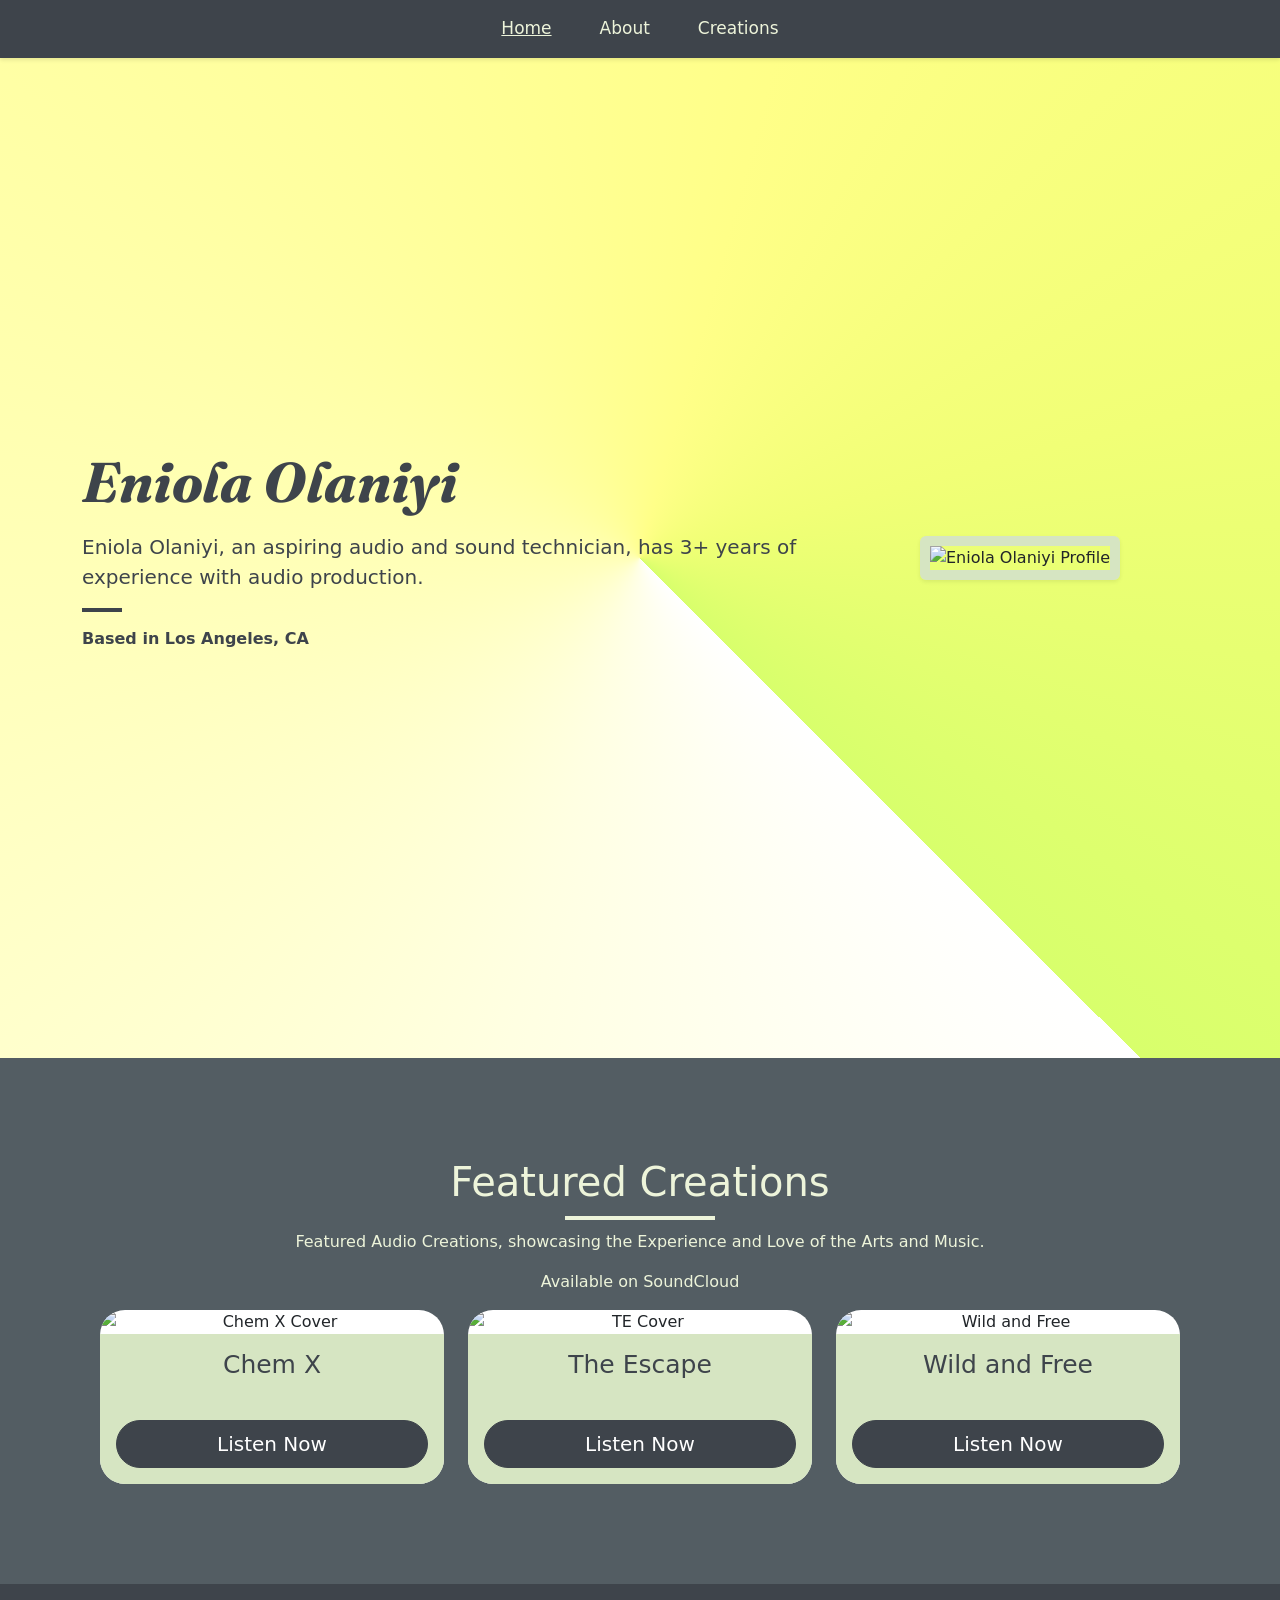
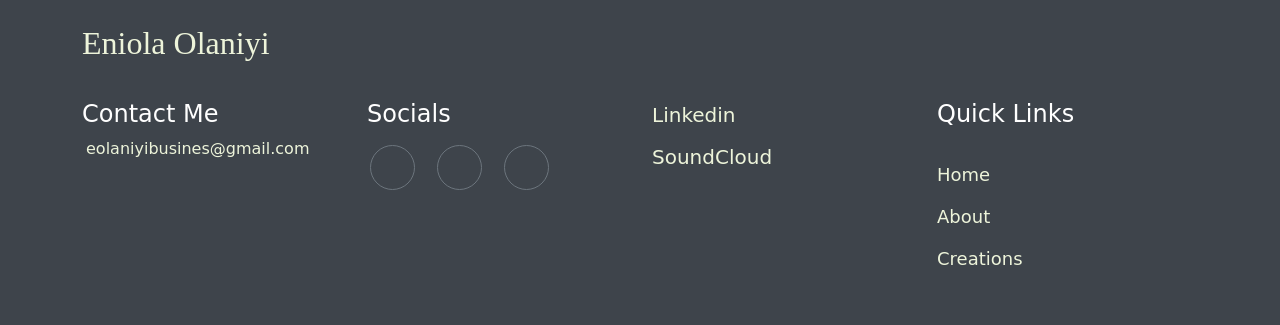
==== index.html @ 06211a86 "Add files via upload" ====
<!DOCTYPE html>
<html lang="en">
  <head>
    <meta charset="UTF-8" />
    <meta name="viewport" content="width=device-width, initial-scale=1.0" />
    <meta http-equiv="X-UA-Compatible" content="ie=edge" />
    <title>Eniola Olaniyi</title>
    <link rel="stylesheet" href="/styles.css" />
    <!-- <link href="index.css" rel="stylesheet" type="text/css" /> -->
    <link
      href="https://cdn.jsdelivr.net/npm/bootstrap@5.3.8/dist/css/bootstrap.min.css"
      rel="stylesheet"
      integrity="sha384-sRIl4kxILFvY47J16cr9ZwB07vP4J8+LH7qKQnuqkuIAvNWLzeN8tE5YBujZqJLB"
      crossorigin="anonymous"
    />
    <!--Friconix Library-->
    <script defer src="https://friconix.com/cdn/friconix.js"></script>

    <!--Google Fonts-->
    <link rel="preconnect" href="https://fonts.googleapis.com" />
    <link rel="preconnect" href="https://fonts.gstatic.com" crossorigin />
    <link
      href="https://fonts.googleapis.com/css2?family=Fraunces:ital,opsz,wght,WONK@1,9..144,100..900,1&display=swap"
      rel="stylesheet"
    />
  </head>
  <body>
    <!-- Added 'sticky-top bg-white' to your class list -->
    <nav class="navbar navbar-expand sticky-top custom-navbar">
      <div class="container">
        <!-- Added w-100 and justify-content-center to perfectly center the links -->
        <div class="w-100 d-flex justify-content-center" id="mainNavbar">
          <ul class="navbar-nav mb-2 mb-lg-0 text-center flex-row">
            <li class="nav-item px-3 py-2 py-lg-0">
              <a
                class="nav-link active-link"
                aria-current="page"
                href="index.html"
                >Home</a
              >
            </li>
            <li class="nav-item px-3 py-2 py-lg-0">
              <a class="nav-link" href="aboutme.html">About</a>
            </li>
            <li class="nav-item px-3 py-2 py-lg-0">
              <a class="nav-link" href="creations.html">Creations</a>
            </li>
          </ul>
        </div>
      </div>
    </nav>

    <header class="d-flex align-items-center header py-5">
      <div class="container">
        <!-- Row aligns items vertically on desktop and stacks them on mobile -->
        <div class="row align-items-center g-4">
          <!-- Left Side: Text Container (Sits left on desktop, stacks on top on mobile) -->
          <div class="col-12 col-md-7 col-lg-8 text-center text-md-start">
            <h1
              class="display-4 fw-bold"
              style="
                font-family: Fraunces, serif;
                font-style: italic;
                color: #3e444b;
              "
            >
              Eniola Olaniyi
            </h1>

            <p class="lead my-3" style="font-family: inherit; color: #3e444b">
              Eniola Olaniyi, an aspiring audio and sound technician, has 3+
              years of experience with audio production.
            </p>

            <hr class="section-divider" style="border-top: 4px solid #3e444b" />

            <p
              class="text-muted fw-semibold"
              style="font-family: inherit; color: #3e444b !important"
            >
              Based in Los Angeles, CA
            </p>
          </div>

          <!-- Right Side: Image Container (Sits right on desktop, stacks below text on mobile) -->
          <div class="col-12 col-md-5 col-lg-4 text-center">
            <!-- img-fluid makes it responsive; max-height keeps it proportional -->
            <img
              src="https://i.postimg.cc/Lsn8B1Lb/Project.jpg"
              class="img-fluid rounded shadow-sm"
              alt="Eniola
            Olaniyi Profile"
              style="
                max-height: 350px;
                object-fit: cover;
                border-radius: 20px;
                border: 10px solid #d6e5c2;
              "
            />
          </div>
        </div>
      </div>
    </header>

    <section class="featured-section">
      <h1>Featured Creations</h1>
      <hr class="section-divider" style="width: 150px; margin: 10px auto" />
      <p>
        Featured Audio Creations, showcasing the Experience and Love of the Arts
        and Music.
      </p>
      <p>Available on SoundCloud</p>

      <div class="row g-4">
        <!-- Card 1 -->
        <div class="col-12 col-md-6 col-lg-4 d-flex justify-content-center">
          <div
            class="card w-100"
            style="
              max-width: 28rem;
              border-radius: 25px;
              overflow: hidden;
              border: none;
            "
          >
            <!-- Added ../ to step out of the styles folder if needed -->
            <img
              src="https://i.postimg.cc/Q8KLgmxR/Chem-X-Cove.png"
              class="card-img-top fixed-size-img"
              alt="Chem X Cover"
              style="object-fit: cover"
            />
            <div
              class="card-body d-flex flex-column"
              style="background-color: #d6e5c2"
            >
              <h5
                class="card-title text-dark"
                style="
                  font-size: 25px;
                  padding-bottom: 15px;
                  color: #3e444b !important;
                "
              >
                Chem X
              </h5>
              <a
                href="https://on.soundcloud.com/nvJh1dN3nv13mMsxcb"
                class="btn btn-lg btn-primary mt-auto rounded-pill py-2"
                style="
                  background-color: #3e444b;
                  border-color: #3e444b;
                  color: white;
                "
                target="_blank"
                >Listen Now</a
              >
            </div>
          </div>
        </div>

        <!-- Card 2 -->
        <div class="col-12 col-md-6 col-lg-4 d-flex justify-content-center">
          <div
            class="card w-100"
            style="
              max-width: 28rem;
              border-radius: 25px;
              overflow: hidden;
              border: none;
            "
          >
            <img
              src="https://i.postimg.cc/c02sVvP5/TECover.png"
              class="card-img-top fixed-size-img"
              alt="TE Cover"
              style="object-fit: cover"
            />
            <div
              class="card-body d-flex flex-column"
              style="background-color: #d6e5c2"
            >
              <h5
                class="card-title text-dark"
                style="
                  font-size: 25px;
                  padding-bottom: 15px;
                  color: #3e444b !important;
                "
              >
                The Escape
              </h5>
              <a
                href="https://on.soundcloud.com/7rnkhLK7pGvQl8LAo5"
                class="btn btn-lg btn-primary mt-auto rounded-pill py-2"
                style="
                  background-color: #3e444b;
                  border-color: #3e444b;
                  color: white;
                "
                target="_blank"
                >Listen Now</a
              >
            </div>
          </div>
        </div>

        <!-- Card 3 -->
        <div class="col-12 col-md-6 col-lg-4 d-flex justify-content-center">
          <div
            class="card w-100"
            style="
              max-width: 28rem;
              border-radius: 25px;
              overflow: hidden;
              border: none;
            "
          >
            <img
              src="https://i.postimg.cc/1XFqd6Yh/Wild-and-Free-Cover.png"
              class="card-img-top fixed-size-img"
              style="object-fit: cover"
              alt="Wild and Free"
            />
            <div
              class="card-body d-flex flex-column"
              style="background-color: #d6e5c2; height: 150px"
            >
              <h5
                class="card-title text-dark"
                style="
                  font-size: 25px;
                  padding-bottom: 15px;
                  color: #3e444b !important;
                "
              >
                Wild and Free
              </h5>
              <a
                href="https://on.soundcloud.com/c1is62E6ANZ9Aniv3k"
                class="btn btn-lg btn-primary mt-auto rounded-pill py-2"
                style="
                  background-color: #3e444b;
                  border-color: #3e444b;
                  color: white;
                "
                target="_blank"
                >Listen Now</a
              >
            </div>
          </div>
        </div>
      </div>
    </section>

    <footer class="site-footer">
      <div class="container">
        <h2 style="padding-bottom: 30px; font-family: Bristol">
          Eniola Olaniyi
        </h2>
        <div class="row">
          <!-- Contact Section -->
          <div class="col-md-3 footer-col">
            <h4 style="color: white !important">Contact Me</h4>
            <div class="contact-info">
              <i class="fi-xwluxx-envelope-wide" style="color: #edf4da"></i>
              <span style="margin-left: 4px">eolaniyibusines@gmail.com</span>
            </div>
          </div>

          <!-- Social  -->
          <!-- Fixed layout classes to handle mobile centering vs desktop left alignment -->
          <div class="col-12 col-md-3 footer-col text-center text-md-start">
            <!-- Replaced hardcoded padding with a clean margin class -->
            <h4 class="mb-3" style="color: white !important">Socials</h4>

            <!-- Added d-flex and gap-3 to space the icon elements cleanly -->
            <div
              class="socials d-flex gap-3 justify-content-center justify-content-md-start"
            >
              <!-- Applied border, circle clipping, sizing, and perfect alignment utilities -->
              <a
                href="https://www.youtube.com/@CapriWasTaken"
                target="_blank"
                class="border border-secondary rounded-circle d-inline-flex align-items-center justify-content-center"
                style="width: 45px; height: 45px; text-decoration: none"
              >
                <i class="fi-xwsuxx-youtube" style="color: #edf4da"></i>
              </a>

              <a
                href="https://www.instagram.com/yourfellowelo/"
                target="_blank"
                class="border border-secondary rounded-circle d-inline-flex align-items-center justify-content-center"
                style="
                  width: 45px;
                  height: 45px;
                  text-decoration: none;
                  font-size: 20px;
                "
              >
                <i class="fi-xnsuxx-instagram" style="color: #edf4da"></i>
              </a>

              <a
                href="https://www.tiktok.com/@yourfellowelo"
                target="_blank"
                class="border border-secondary rounded-circle d-inline-flex align-items-center justify-content-center"
                style="width: 45px; height: 45px; text-decoration: none"
              >
                <i class="fi-xnsuxx-tiktok-solid" style="color: #edf4da"></i>
              </a>
            </div>
          </div>

          <!-- Links Section -->
          <div class="col-md-3 footer-col text-end-md">
            <ul class="footer-links">
              <li>
                <a
                  href="https://www.linkedin.com/in/eniola-olaniyi-b44b7437a/"
                  target="_blank"
                  class="text-decoration-none"
                  >Linkedin</a
                >
              </li>
              <li>
                <a
                  href="https://on.soundcloud.com/wFAyrX6yWbuZzoTjkh"
                  target="_blank"
                  class="text-decoration-none"
                  >SoundCloud</a
                >
              </li>
            </ul>
          </div>
          <!-- Quick Links -->
          <div class="col-md-3 footer-col text-end-md">
            <h4 style="margin-bottom: 30px; color: white !important">
              Quick Links
            </h4>
            <ul class="footer-links">
              <li>
                <a href="#" class="text-decoration-none" style="font-size: 18px"
                  >Home</a
                >
              </li>
              <li>
                <a
                  href="aboutme.html"
                  class="text-decoration-none"
                  style="font-size: 18px"
                  >About</a
                >
              </li>
              <li>
                <a
                  href="creations.html"
                  class="text-decoration-none"
                  style="font-size: 18px"
                  >Creations</a
                >
              </li>
            </ul>
          </div>
        </div>
      </div>
    </footer>
  </body>
</html>
---- styles.css ----
/* Custom Navbar Styling */
.custom-navbar {
  background-color: #3e444b; /* Sets background color */
  box-shadow: 0 2px 4px rgba(0, 0, 0, 0.1); /* Adds clean separating line below nav */
  font-family: inherit;
  font-size: 17px;
}

/* Active Page Indicator Style */
.nav-link.active-link {
  text-decoration: underline;
}

/* Responsive Mobile Spacing Overrides */
@media (max-width: 991.98px) {
  .navbar-nav {
    padding-top: 15px;
    padding-bottom: 15px;
  }

  .nav-item {
    padding: 10px 0; /* Easier to tap with fingers on phone screens */
  }

  .nav-link.active-link {
    border-bottom: none;
    text-decoration: underline; /* Switches back to simple link layout on mobile drops */
  }
}

.nav-link {
  border-radius: 10px;
}

.custom-navbar .nav-link {
  color: #edf4da;
}

.nav-link:hover {
  background-color: #edf4da;
  color: #3e444b !important;
  /* opacity: 2.5; */
  border-radius: 10px;
}

.header {
  /* background: linear-gradient(180deg, #535d63, #a3ad95); */
  background: conic-gradient(
    from 135deg,
    #ffffff 0deg,
    #ffffe2 60deg,
    #ffffbf 120deg,
    #ffffa1 180deg,
    #ffff88 240deg,
    #f1ff76 300deg,
    #d8ff6c 360deg
  );

  height: 1000px;
  /* width: 100%; */
  /* margin-bottom: 25px; */
}

.featured-section {
  text-align: center;
  background-color: #535d63;
  color: #edf4da;
  padding: 100px;
  font-family: inherit;
}

/* Selects the container card */
.card {
  transition: transform 0.3s ease, box-shadow 0.3s ease;
}

.card:hover {
  filter: brightness(97%);
}

/* Activates the zoom effect on hover */
.card:hover {
  transform: scale(1.05);
  box-shadow: 0 10px 20px rgba(0, 0, 0, 0.2);
}

.card .btn:hover {
  filter: brightness(85%);
}

.creations-section {
  background-color: white;
  color: #3e444b;
  font-family: inherit;
  padding: 100px;
}

.creations-section hr {
  padding-bottom: 50px;
}

/* .featured h1 {
  padding-bottom: 25px;
} */

/* Structural Footer Fit */
.site-footer {
  width: 100%;
  padding: 40px 0;
  background-color: #f8f9fa;
  box-sizing: border-box;
}

.footer-col {
  margin-bottom: 24px;
}

/* Icon Color Rules */
.icon-red {
  color: red;
  vertical-align: middle;
}

/* Contact Alignment */
.contact-info {
  display: flex;
  align-items: center;
}

/* Responsive Socials Circular Border Styles */
.socials a {
  font-size: 20px; /* Adjusted icon font-size slightly to fit comfortably inside a 45px border circle */
  transition: all 0.3s ease; /* Adds smooth transition logic for custom animations */
  text-decoration: none;
}

/* Optional Custom Border Effects on Hover */
.socials a:hover {
  background-color: rgb(83, 93, 99); /* Subtle red shade background splash */
  border-color: #a3ad95 !important; /* Turns the border line crisp red */
  transform: translateY(-3px); /* Gently pops the icon upward on mouse hover */
}

footer {
  font-family: inherit;
  background-color: #3e444b !important;
  color: #edf4da;
}

/* Custom Text Badge Border Styles for Right Side Links */
.footer-links a {
  transition: all 0.3s ease;
  color: #edf4da;
}

.footer-links a:hover {
  color: white !important; /* Forces text to glow crisp white against black badge fill */
}

/* Desktop Alignment Tweaks (Perfect fit for wider screens) */
@media (min-width: 768px) {
  .footer-col {
    margin-bottom: 0; /* Drops vertical spacing since items sit side-by-side */
  }
}

/* Socials Spacing */
.socials a {
  margin: 0 3px;
  font-size: 24px;
}

/* Clean Links List */
.footer-links {
  list-style: none;
  padding: 0;
  margin: 0;
}

.footer-links li {
  margin-bottom: 12px;
  font-size: 20px;
}

/* @media (min-width: 768px) {
  .footer-col {
    margin-bottom: 0;
  }
  .text-center-md {
    text-align: center;
  }
  .text-end-md {
    text-align: right;
  }
  .text-end-md .footer-links {
    display: inline-block;
    text-align: left;
  }
}

footer ul {
  list-style-type: none;
} */

/* Base Section Setup */
.aboutme-eniola-olaniyi {
  background-color: #535d63;
  color: #ffffff; /* White text for contrast against grey */
  font-family: inherit;
  padding: 150px 20px;
  box-sizing: border-box;
  width: 100%;
}

/* About Me Section */
.inside-aboutme {
  max-width: 1200px;
  margin: 0 auto;
  display: flex;
  flex-direction: column; /* Stacked layout for mobile first */
  gap: 40px;
}

/* Left Column Styling */
.aboutme-left {
  text-align: center;
  flex: 1;
}

.image-wrapper {
  width: 200px;
  height: 200px;
  margin: 0 auto 20px auto;
  background-color: #ddd; /* Temporary placeholder color */
  border-radius: 50%; /* Keeps the image circular */
  overflow: hidden;
}

.Eniola_Olaniyi_Pic {
  width: 100%;
  height: 100%;
  object-fit: cover;
}

/* Custom Clean Divider */
.section-divider {
  width: 40px;
  border: none;
  border-top: 4px solid #edf4da;
  margin: 0 auto;
  opacity: 15;
}

/* Right Column Styling */
.aboutme-right {
  flex: 2;
}

.bio-text p {
  font-size: 18px;
  line-height: 1.6;
  margin-bottom: 20px;
}

/* Sub-layout for Skills Layout */
.skills-grid {
  display: flex;
  flex-direction: column;
  gap: 30px;
  margin-top: 30px;
}

.skills-category h2 {
  font-size: 22px;
  margin-bottom: 10px;
}

.skills-category .section-divider {
  margin: 0 0 15px 0; /* Align divider to the left */
}

.skills-category ul {
  list-style: square;
  padding-left: 20px;
}

.skills-category li {
  font-size: 16px;
  margin-bottom: 8px;
}

/* Desktop Styles (Perfect Screen Fit for wider displays) */
@media (min-width: 768px) {
  .inside-aboutme {
    flex-direction: row; /* Side-by-side layout */
    align-items: flex-start;
    gap: 60px;
  }

  .aboutme-left {
    text-align: left;
    position: sticky; /* Keeps your name/photo visible as they scroll down long lists */
    top: 20px;
  }

  .image-wrapper {
    margin: 0 0 20px 0;
  }

  .section-divider {
    margin: 15px 0;
  }

  .skills-grid {
    flex-direction: row; /* Displays coding lists and audio lists side-by-side */
    gap: 40px;
  }

  .skills-category {
    flex: 1;
  }
}
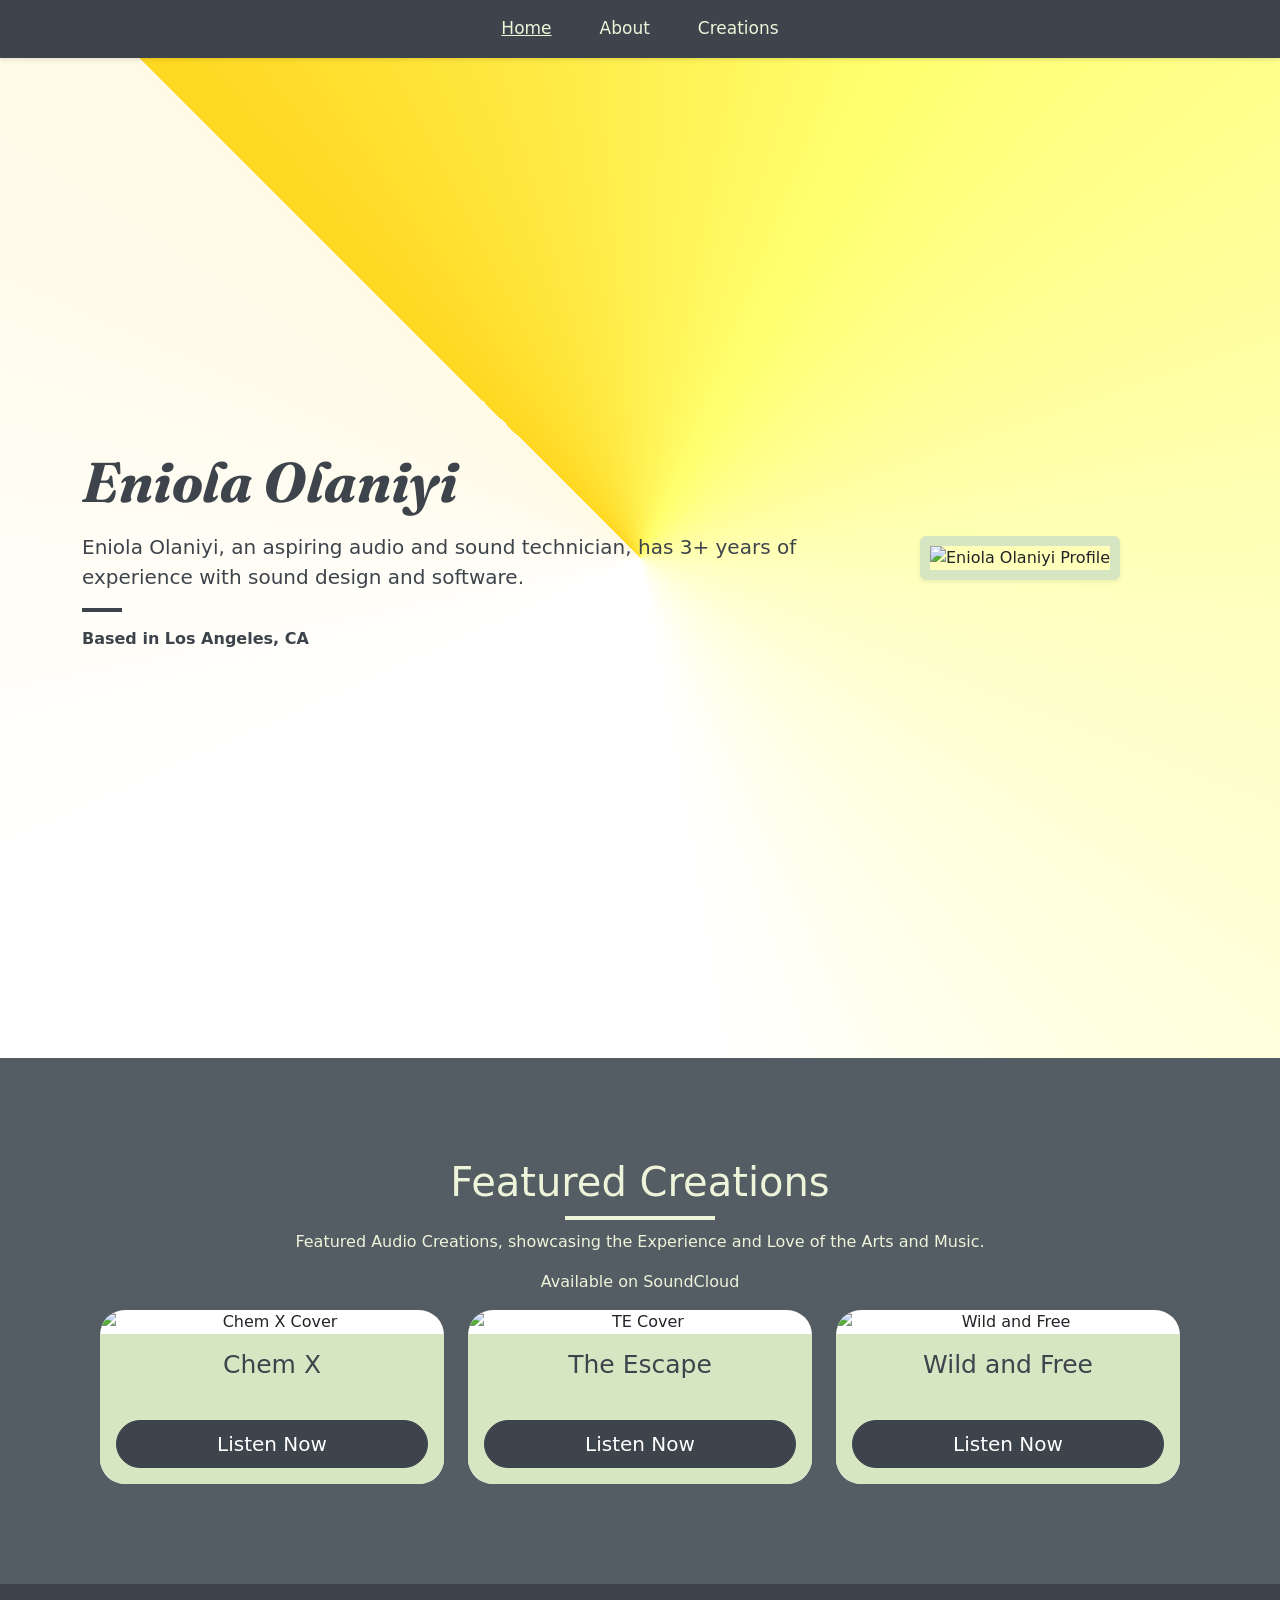
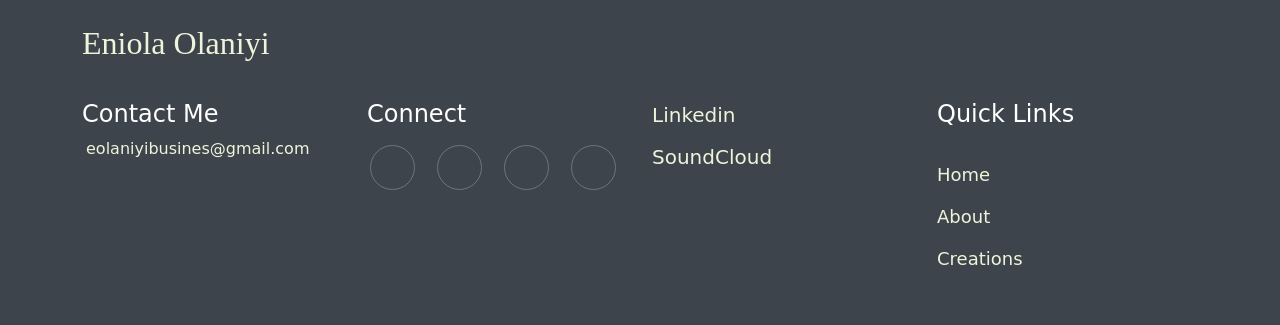
==== commit b665813d: "Update experience description and social links" ====
--- a/index.html
+++ b/index.html
@@ -69,7 +69,7 @@
 
             <p class="lead my-3" style="font-family: inherit; color: #3e444b">
               Eniola Olaniyi, an aspiring audio and sound technician, has 3+
-              years of experience with audio production.
+              years of experience with sound design and software.
             </p>
 
             <hr class="section-divider" style="border-top: 4px solid #3e444b" />
@@ -272,7 +272,7 @@
           <!-- Fixed layout classes to handle mobile centering vs desktop left alignment -->
           <div class="col-12 col-md-3 footer-col text-center text-md-start">
             <!-- Replaced hardcoded padding with a clean margin class -->
-            <h4 class="mb-3" style="color: white !important">Socials</h4>
+            <h4 class="mb-3" style="color: white !important">Connect</h4>
 
             <!-- Added d-flex and gap-3 to space the icon elements cleanly -->
             <div
@@ -310,6 +310,14 @@
               >
                 <i class="fi-xnsuxx-tiktok-solid" style="color: #edf4da"></i>
               </a>
+              <a
+              href="https://github.com/EniolaOlaniyi"
+              target="_blank"
+              class="border border-secondary rounded-circle d-inline-flex align-items-center justify-content-center"
+              style="width: 45px; height: 45px; text-decoration: none"
+            >
+            <i class="fi-xnsuxl-github" style="color: #edf4da"></i>
+            </a>
             </div>
           </div>
 
--- a/styles.css
+++ b/styles.css
@@ -45,16 +45,7 @@
 
 .header {
   /* background: linear-gradient(180deg, #535d63, #a3ad95); */
-  background: conic-gradient(
-    from 135deg,
-    #ffffff 0deg,
-    #ffffe2 60deg,
-    #ffffbf 120deg,
-    #ffffa1 180deg,
-    #ffff88 240deg,
-    #f1ff76 300deg,
-    #d8ff6c 360deg
-  );
+  background: conic-gradient(from 315deg, #ffd821 0.000deg, #ffff6e 72.000deg, #ffffc4 144.000deg, #ffffff 216.000deg, #ffffff 288.000deg, #fffae5 360.000deg);
 
   height: 1000px;
   /* width: 100%; */
